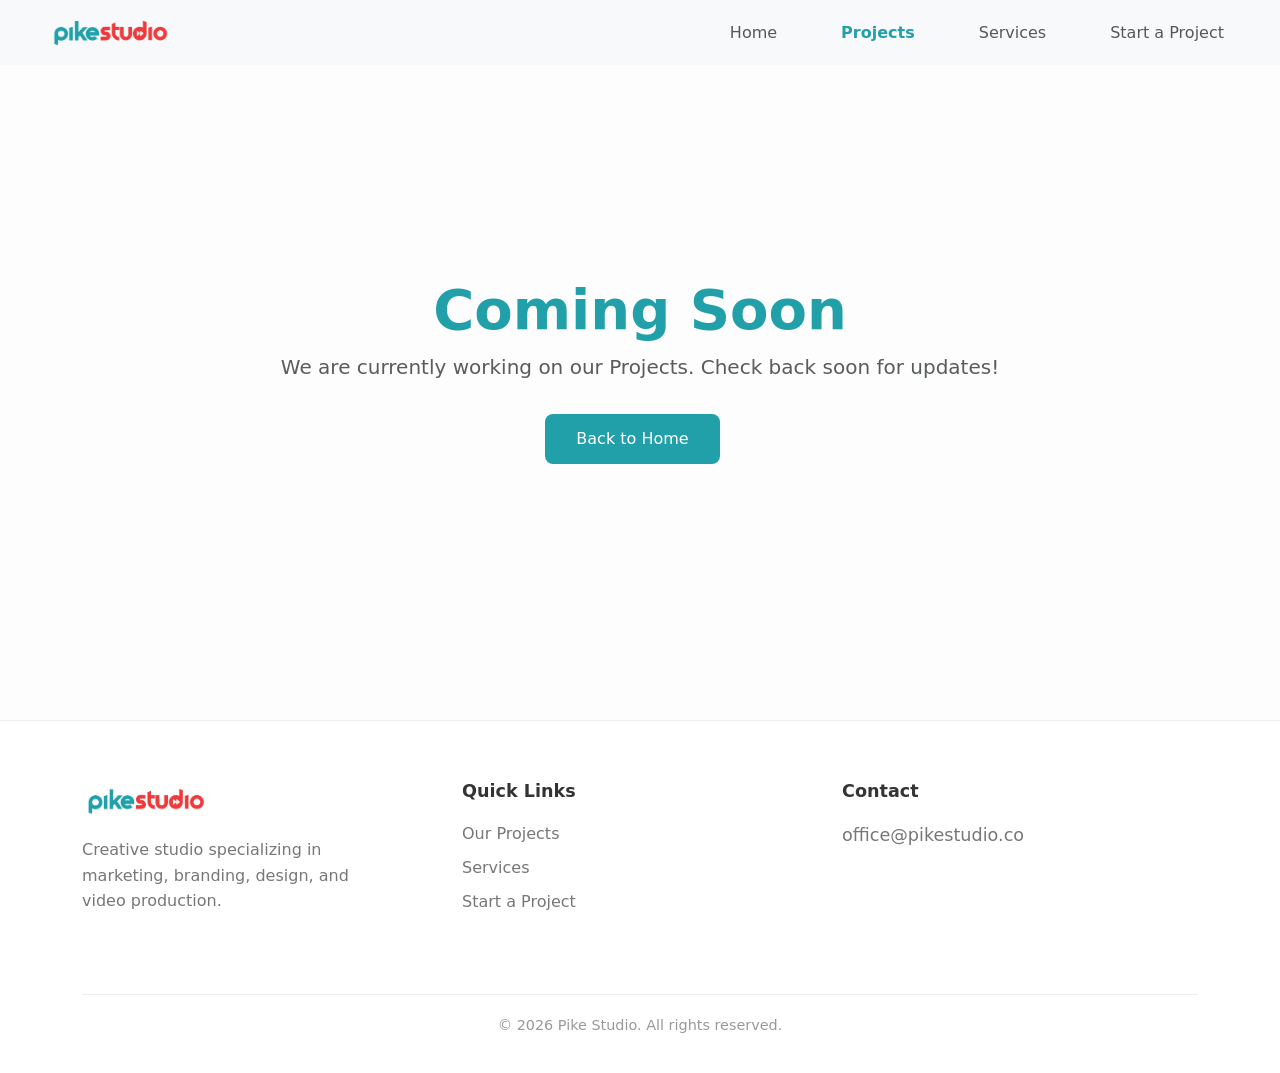
==== projects/index.html @ ac737249 "updated all URLs" ====
<!doctype html>
<html>
<head>
<meta charset="utf-8">
	<link href="../css/bootstrap-5.3.8.css" rel="stylesheet" type="text/css">
<title>Projects</title>
	  <link rel="icon" type="image/svg" href="../images/favicon.svg">
</head>

<body>
	  <nav class="navbar fixed-top navbar-expand-lg navbar-light bg-light"> <a class="navbar-brand ms-5" href="/"><img src="../images/Pike Logo Color.png" alt="Pike Studio" width="125" hight="40px"></a>
      <button class="navbar-toggler" type="button" data-bs-toggle="collapse" data-bs-target="#navbarSupportedContent1" aria-controls="navbarSupportedContent1" aria-expanded="false" aria-label="Toggle navigation"> <span class="navbar-toggler-icon"></span> </button>
      <div class="collapse navbar-collapse" id="navbarSupportedContent1">
        <ul class="navbar-nav ms-auto me-5">
          <li class="Home ms-5"> <a class="nav-link" href="/">Home <span class="visually-hidden">(current)</span></a> </li>
          <li class="Projects ms-5"> <a class="nav-link active" href="/projects/">Projects</a> </li>
          <li class="Services ms-5"> <a class="nav-link" href="/services/">Services</a></li>
          <li class="Start a Projects ms-5"> <a class="nav-link" href="/start-project/">Start a Project</a></li>
        </ul>
</div>
  </nav>

<main class="construction-wrapper">
    <div class="container text-center">
        <div class="row align-items-center justify-content-center" style="min-height: 60vh;">
            <div class="col-md-8">
                <h1 class="display-4 fw-bold teal-text">Coming Soon</h1>
                <p class="lead text-muted">We are currently working on our <strong>Projects</strong>. Check back soon for updates!</p>
                <a href="../index.html" class="btn btn-teal mt-3">Back to Home</a>
            </div>
        </div>
    </div>
</main>

 <footer class="main-footer">
    <div class="container">
        <div class="row">
            <div class="col-md-4 mb-4">
                <img src="../images/Pike Logo Color.png" alt="Pike Studio Logo" height="40" class="mb-3">
                <p class="footer-description">
                    Creative studio specializing in marketing, branding, design, and video production.
                </p>
            </div>

            <div class="col-md-4 mb-4">
                <h5 class="footer-heading">Quick Links</h5>
                <ul class="list-unstyled">
                    <li><a href="/projects/">Our Projects</a></li>
                    <li><a href="/services/">Services</a></li>
                    <li><a href="/start-project/">Start a Project</a></li>
                </ul>
            </div>

            <div class="col-md-4 mb-4">
                <h5 class="footer-heading">Contact</h5>
                <p><a href="mailto:office@pikestudio.co" class="footer-email">office@pikestudio.co</a></p>
            </div>
        </div>

        <hr class="footer-divider">

        <div class="row">
            <div class="col-12 text-center">
                <p class="copyright">© 2026 Pike Studio. All rights reserved.</p>
            </div>
        </div>
    </div>
</footer>
</body>
</html>
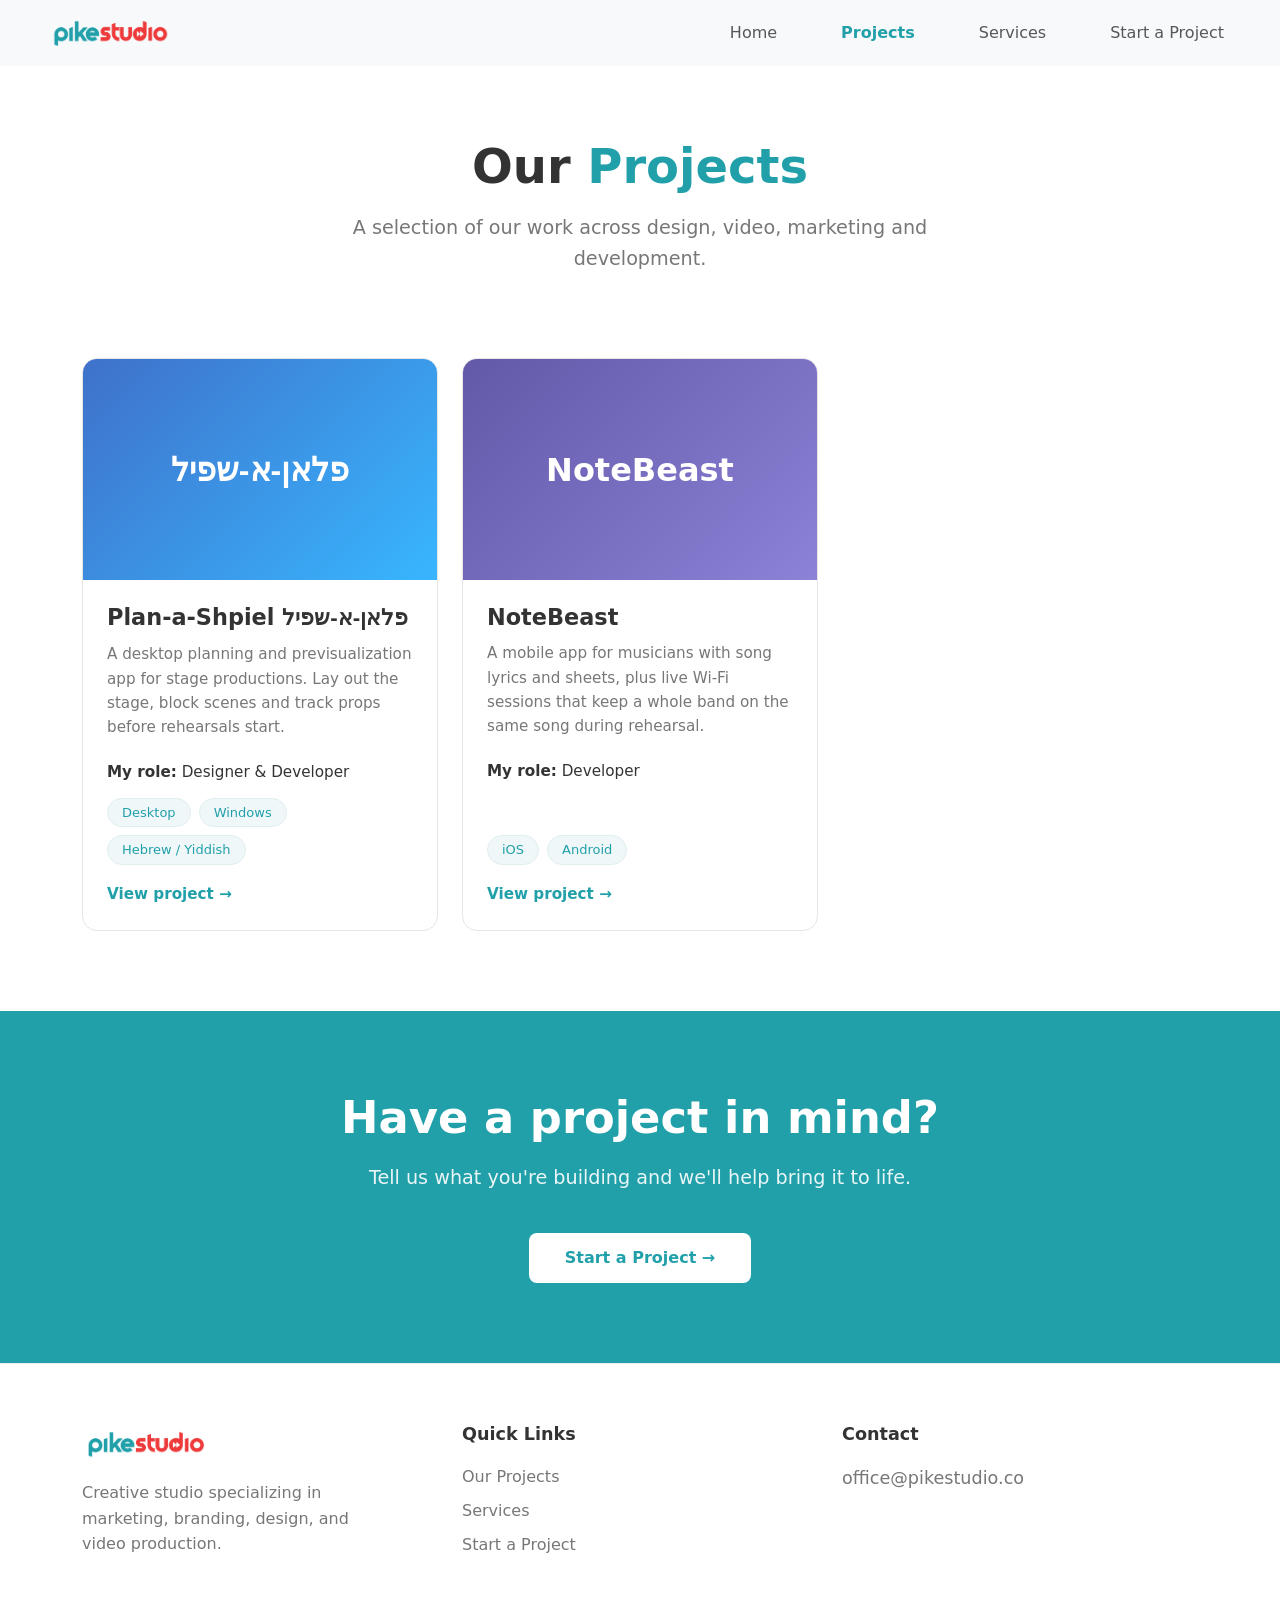
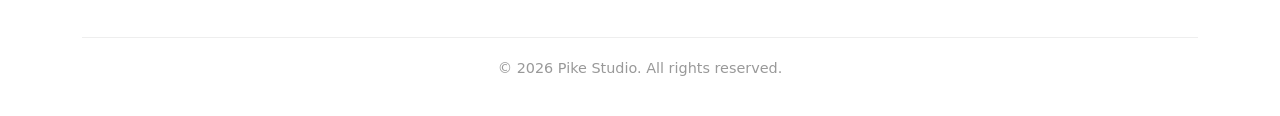
==== commit 0d761ad1: "Add projects page with Plan-a-Shpiel and NoteBeast" ====
--- a/projects/index.html
+++ b/projects/index.html
@@ -1,70 +1,132 @@
 <!doctype html>
-<html>
+<html lang="en">
 <head>
-<meta charset="utf-8">
+	<meta charset="utf-8">
+	<meta http-equiv="X-UA-Compatible" content="IE=edge">
+	<meta name="viewport" content="width=device-width, initial-scale=1">
+	<title>Projects | Pike Studio</title>
+	<meta name="description" content="Projects by Pike Studio, including Plan-a-Shpiel and NoteBeast.">
+	<link rel="icon" type="image/svg" href="../images/favicon.svg">
 	<link href="../css/bootstrap-5.3.8.css" rel="stylesheet" type="text/css">
-<title>Projects</title>
-	  <link rel="icon" type="image/svg" href="../images/favicon.svg">
+	<link href="../css/projects.css" rel="stylesheet" type="text/css">
 </head>
 
 <body>
-	  <nav class="navbar fixed-top navbar-expand-lg navbar-light bg-light"> <a class="navbar-brand ms-5" href="/"><img src="../images/Pike Logo Color.png" alt="Pike Studio" width="125" hight="40px"></a>
-      <button class="navbar-toggler" type="button" data-bs-toggle="collapse" data-bs-target="#navbarSupportedContent1" aria-controls="navbarSupportedContent1" aria-expanded="false" aria-label="Toggle navigation"> <span class="navbar-toggler-icon"></span> </button>
+	<nav class="navbar fixed-top navbar-expand-lg navbar-light bg-light"> <a class="navbar-brand ms-5" href="/"><img src="../images/Pike Logo Color.png" alt="Pike Studio" width="125" height="40"></a>
+      <button class="navbar-toggler collapsed" type="button" data-bs-toggle="collapse" data-bs-target="#navbarSupportedContent1" aria-controls="navbarSupportedContent1" aria-expanded="false" aria-label="Toggle navigation"> <span class="navbar-toggler-icon"></span> </button>
       <div class="collapse navbar-collapse" id="navbarSupportedContent1">
         <ul class="navbar-nav ms-auto me-5">
-          <li class="Home ms-5"> <a class="nav-link" href="/">Home <span class="visually-hidden">(current)</span></a> </li>
-          <li class="Projects ms-5"> <a class="nav-link active" href="/projects/">Projects</a> </li>
+          <li class="Home ms-5"> <a class="nav-link" href="/">Home</a> </li>
+          <li class="Projects ms-5"> <a class="nav-link active" href="/projects/">Projects <span class="visually-hidden">(current)</span></a> </li>
           <li class="Services ms-5"> <a class="nav-link" href="/services/">Services</a></li>
           <li class="Start a Projects ms-5"> <a class="nav-link" href="/start-project/">Start a Project</a></li>
         </ul>
-</div>
-  </nav>
+      </div>
+	</nav>
 
-<main class="construction-wrapper">
-    <div class="container text-center">
-        <div class="row align-items-center justify-content-center" style="min-height: 60vh;">
-            <div class="col-md-8">
-                <h1 class="display-4 fw-bold teal-text">Coming Soon</h1>
-                <p class="lead text-muted">We are currently working on our <strong>Projects</strong>. Check back soon for updates!</p>
-                <a href="../index.html" class="btn btn-teal mt-3">Back to Home</a>
-            </div>
-        </div>
-    </div>
-</main>
+	<main class="projects-page">
+		<div class="container">
 
- <footer class="main-footer">
-    <div class="container">
-        <div class="row">
-            <div class="col-md-4 mb-4">
-                <img src="../images/Pike Logo Color.png" alt="Pike Studio Logo" height="40" class="mb-3">
-                <p class="footer-description">
-                    Creative studio specializing in marketing, branding, design, and video production.
-                </p>
-            </div>
+			<header class="projects-hero">
+				<h1 class="projects-title">Our <span class="teal-text">Projects</span></h1>
+				<p class="projects-intro">A selection of our work across design, video, marketing and development.</p>
+			</header>
 
-            <div class="col-md-4 mb-4">
-                <h5 class="footer-heading">Quick Links</h5>
-                <ul class="list-unstyled">
-                    <li><a href="/projects/">Our Projects</a></li>
-                    <li><a href="/services/">Services</a></li>
-                    <li><a href="/start-project/">Start a Project</a></li>
-                </ul>
-            </div>
+			<!--
+			  TO ADD A PROJECT: copy one whole <div class="col-md-6 col-lg-4"> ... </div> block below,
+			  paste it after the last one, then change the link, name, description and tags.
+			  To use a screenshot, replace the .project-thumb-name line with:
+			  <img src="../images/projects/your-project/cover.jpg" alt="Your project screenshot">
+			-->
+			<div class="row g-4 projects-grid">
 
-            <div class="col-md-4 mb-4">
-                <h5 class="footer-heading">Contact</h5>
-                <p><a href="mailto:office@pikestudio.co" class="footer-email">office@pikestudio.co</a></p>
-            </div>
-        </div>
+				<!-- Plan-a-Shpiel -->
+				<div class="col-md-6 col-lg-4">
+					<a class="project-card" href="/projects/plan-a-shpiel/">
+						<div class="project-thumb" style="--thumb-from:#3f71ca; --thumb-to:#38b6ff;">
+							<span class="project-thumb-name rtl-text" lang="yi" dir="rtl">פלאן-א-שפיל</span>
+						</div>
+						<div class="project-body">
+							<h2>Plan-a-Shpiel <span class="rtl-text" lang="yi" dir="rtl">פלאן-א-שפיל</span></h2>
+							<p>A desktop planning and previsualization app for stage productions. Lay out the stage, block scenes and track props before rehearsals start.</p>
+							<p class="project-role"><strong>My role:</strong> Designer &amp; Developer</p>
+							<ul class="project-tags">
+								<li class="project-tag">Desktop</li>
+								<li class="project-tag">Windows</li>
+								<li class="project-tag">Hebrew / Yiddish</li>
+							</ul>
+							<span class="project-more">View project &rarr;</span>
+						</div>
+					</a>
+				</div>
 
-        <hr class="footer-divider">
+				<!-- NoteBeast -->
+				<div class="col-md-6 col-lg-4">
+					<a class="project-card" href="/projects/notebeast/">
+						<div class="project-thumb" style="--thumb-from:#6359a9; --thumb-to:#8c82d6;">
+							<span class="project-thumb-name">NoteBeast</span>
+						</div>
+						<div class="project-body">
+							<h2>NoteBeast</h2>
+							<p>A mobile app for musicians with song lyrics and sheets, plus live Wi-Fi sessions that keep a whole band on the same song during rehearsal.</p>
+							<p class="project-role"><strong>My role:</strong> Developer</p>
+							<ul class="project-tags">
+								<li class="project-tag">iOS</li>
+								<li class="project-tag">Android</li>
+							</ul>
+							<span class="project-more">View project &rarr;</span>
+						</div>
+					</a>
+				</div>
 
-        <div class="row">
-            <div class="col-12 text-center">
-                <p class="copyright">© 2026 Pike Studio. All rights reserved.</p>
-            </div>
-        </div>
-    </div>
-</footer>
+			</div>
+		</div>
+	</main>
+
+	<section class="cta-section text-center">
+		<div class="container">
+			<h2 class="cta-title">Have a project in mind?</h2>
+			<p class="cta-text">Tell us what you're building and we'll help bring it to life.</p>
+			<a href="/start-project/" class="btn btn-white">Start a Project &rarr;</a>
+		</div>
+	</section>
+
+	<footer class="main-footer">
+		<div class="container">
+			<div class="row">
+				<div class="col-md-4 mb-4">
+					<img src="../images/Pike Logo Color.png" alt="Pike Studio Logo" height="40" class="mb-3">
+					<p class="footer-description">
+						Creative studio specializing in marketing, branding, design, and video production.
+					</p>
+				</div>
+
+				<div class="col-md-4 mb-4">
+					<h5 class="footer-heading">Quick Links</h5>
+					<ul class="list-unstyled">
+						<li><a href="/projects/">Our Projects</a></li>
+						<li><a href="/services/">Services</a></li>
+						<li><a href="/start-project/">Start a Project</a></li>
+					</ul>
+				</div>
+
+				<div class="col-md-4 mb-4">
+					<h5 class="footer-heading">Contact</h5>
+					<p><a href="mailto:office@pikestudio.co" class="footer-email">office@pikestudio.co</a></p>
+				</div>
+			</div>
+
+			<hr class="footer-divider">
+
+			<div class="row">
+				<div class="col-12 text-center">
+					<p class="copyright">© 2026 Pike Studio. All rights reserved.</p>
+				</div>
+			</div>
+		</div>
+	</footer>
+
+	<script src="../js/popper-2.11.8.min.js"></script>
+	<script src="../js/bootstrap-5.3.8.js"></script>
 </body>
 </html>
--- a/css/projects.css
+++ b/css/projects.css
@@ -0,0 +1,310 @@
+/* Pike Studio - Projects section
+   Loaded after bootstrap-5.3.8.css. Uses the same brand colours as the rest of the site:
+   teal #21a0aa, coral #ee3a3a, text #333, grey #777.
+   Uses logical properties (inline-start/end) so right-to-left text lays out correctly. */
+
+/* ---------- Page wrapper ---------- */
+.projects-page {
+    padding-top: 100px;      /* clears the fixed navbar */
+    padding-bottom: 80px;
+    background-color: #ffffff;
+}
+
+.projects-hero {
+    padding: 40px 0 20px;
+    text-align: center;
+}
+
+.projects-title {
+    font-size: 3rem;
+    font-weight: 700;
+    color: #333;
+    line-height: 1.1;
+    margin-bottom: 20px;
+}
+
+.projects-intro {
+    font-size: 1.2rem;
+    color: #777;
+    max-width: 700px;
+    margin: 0 auto;
+    line-height: 1.6;
+}
+
+/* ---------- Right-to-left text (Hebrew / Yiddish) ---------- */
+/* Use on any Hebrew/Yiddish word or line:  <span class="rtl-text" lang="yi" dir="rtl">...</span> */
+.rtl-text {
+    direction: rtl;
+    unicode-bidi: isolate;
+    font-family: "Segoe UI", "Arial Hebrew", "Noto Sans Hebrew", Arial, sans-serif;
+}
+
+/* ---------- Pills (platforms, tech) ---------- */
+.project-tags {
+    display: flex;
+    flex-wrap: wrap;
+    gap: 8px;
+    padding: 0;
+    margin: 0;
+    list-style: none;
+}
+
+.project-tag {
+    display: inline-block;
+    background-color: #f0f7f8;
+    color: #21a0aa;
+    padding: 4px 14px;
+    border-radius: 50px;
+    font-size: 13px;
+    border: 1px solid #e0eeef;
+}
+
+/* ---------- Project grid (index) ---------- */
+.projects-grid {
+    margin-top: 40px;
+}
+
+.project-card {
+    display: flex;
+    flex-direction: column;
+    height: 100%;
+    border: 1px solid #e5e5e5;
+    border-radius: 15px;
+    overflow: hidden;
+    background: #ffffff;
+    color: inherit;
+    text-decoration: none;
+    transition: 0.3s;
+}
+
+.project-card:hover {
+    border-color: #21a0aa;
+    transform: translateY(-4px);
+    box-shadow: 0 8px 24px rgba(0, 0, 0, 0.08);
+    color: inherit;
+}
+
+/* Image area. Replace the placeholder text with <img src="..." alt="..."> when a screenshot is ready. */
+.project-thumb {
+    position: relative;
+    aspect-ratio: 16 / 10;
+    display: flex;
+    align-items: center;
+    justify-content: center;
+    background: linear-gradient(135deg, var(--thumb-from, #21a0aa), var(--thumb-to, #1a838a));
+    color: #ffffff;
+    text-align: center;
+    padding: 20px;
+    overflow: hidden;
+}
+
+.project-thumb img {
+    position: absolute;
+    inset: 0;
+    width: 100%;
+    height: 100%;
+    object-fit: cover;
+}
+
+.project-thumb-name {
+    font-size: 2rem;
+    font-weight: 700;
+    line-height: 1.2;
+}
+
+.project-body {
+    display: flex;
+    flex-direction: column;
+    flex: 1;
+    padding: 24px;
+    text-align: start;
+}
+
+.project-body h2 {
+    font-size: 1.4rem;
+    font-weight: 600;
+    color: #333;
+    margin-bottom: 10px;
+}
+
+.project-body p {
+    color: #777;
+    font-size: 0.95rem;
+    line-height: 1.6;
+    margin-bottom: 20px;
+}
+
+.project-body .project-role {
+    color: #333;
+    font-size: 0.95rem;
+    margin-bottom: 14px;
+}
+
+.project-body .project-tags {
+    margin-top: auto;
+}
+
+.project-more {
+    margin-top: 18px;
+    color: #21a0aa;
+    font-weight: 600;
+    font-size: 0.95rem;
+}
+
+/* ---------- Project detail page ---------- */
+.project-back {
+    display: inline-block;
+    color: #777;
+    text-decoration: none;
+    margin-bottom: 20px;
+    transition: 0.3s;
+}
+
+.project-back:hover {
+    color: #21a0aa;
+}
+
+.project-header {
+    margin-bottom: 40px;
+}
+
+.project-header h1 {
+    font-size: 3rem;
+    font-weight: 700;
+    color: #333;
+    line-height: 1.1;
+    margin-bottom: 10px;
+}
+
+.project-header .project-alt-name {
+    display: block;
+    font-size: 1.6rem;
+    font-weight: 600;
+    color: #21a0aa;
+    margin-bottom: 10px;
+    text-align: left;        /* keeps it under the English title on this left-to-right page */
+}
+
+html[dir="rtl"] .project-header .project-alt-name {
+    text-align: right;       /* for a future Hebrew version of the page */
+}
+
+.project-tagline {
+    font-size: 1.25rem;
+    color: #777;
+    line-height: 1.6;
+    max-width: 700px;
+}
+
+.project-hero-media {
+    aspect-ratio: 16 / 9;
+    border-radius: 15px;
+    margin-bottom: 40px;
+}
+
+.project-hero-media .project-thumb-name {
+    font-size: 3rem;
+}
+
+.project-section h2 {
+    font-size: 1.5rem;
+    font-weight: 700;
+    color: #333;
+    margin: 0 0 15px;
+}
+
+.project-section p,
+.project-section li {
+    color: #555;
+    font-size: 1.05rem;
+    line-height: 1.7;
+}
+
+.project-section ul {
+    padding-inline-start: 1.2rem;
+}
+
+.project-facts {
+    border: 1px solid #21a0aa;
+    border-radius: 15px;
+    padding: 28px;
+}
+
+.project-facts dt {
+    font-size: 0.8rem;
+    font-weight: 600;
+    text-transform: uppercase;
+    letter-spacing: 0.05em;
+    color: #999;
+    margin-bottom: 6px;
+}
+
+.project-facts dd {
+    margin: 0 0 22px;
+    color: #333;
+}
+
+.project-facts dd:last-child {
+    margin-bottom: 0;
+}
+
+/* Download button. Disabled look until a real link exists. */
+.btn-teal.disabled,
+.btn-teal[aria-disabled="true"] {
+    background-color: #b9dde0;
+    color: #ffffff !important;
+    pointer-events: none;
+    margin-inline-end: 0;
+}
+
+.download-note {
+    display: block;
+    margin-top: 8px;
+    font-size: 0.85rem;
+    color: #999;
+}
+
+/* Screenshot gallery */
+.project-gallery {
+    display: grid;
+    grid-template-columns: repeat(auto-fill, minmax(240px, 1fr));
+    gap: 20px;
+    margin-top: 10px;
+}
+
+.project-gallery .project-thumb {
+    border-radius: 12px;
+    font-size: 0.9rem;
+    opacity: 0.9;
+}
+
+.project-gallery img {
+    width: 100%;
+    border-radius: 12px;
+    border: 1px solid #e5e5e5;
+}
+
+/* Video embed */
+.project-video {
+    position: relative;
+    aspect-ratio: 16 / 9;
+    border-radius: 15px;
+    overflow: hidden;
+    background: #000;
+}
+
+.project-video iframe,
+.project-video video {
+    position: absolute;
+    inset: 0;
+    width: 100%;
+    height: 100%;
+    border: 0;
+}
+
+@media (max-width: 767px) {
+    .projects-title,
+    .project-header h1 {
+        font-size: 2.2rem;
+    }
+}
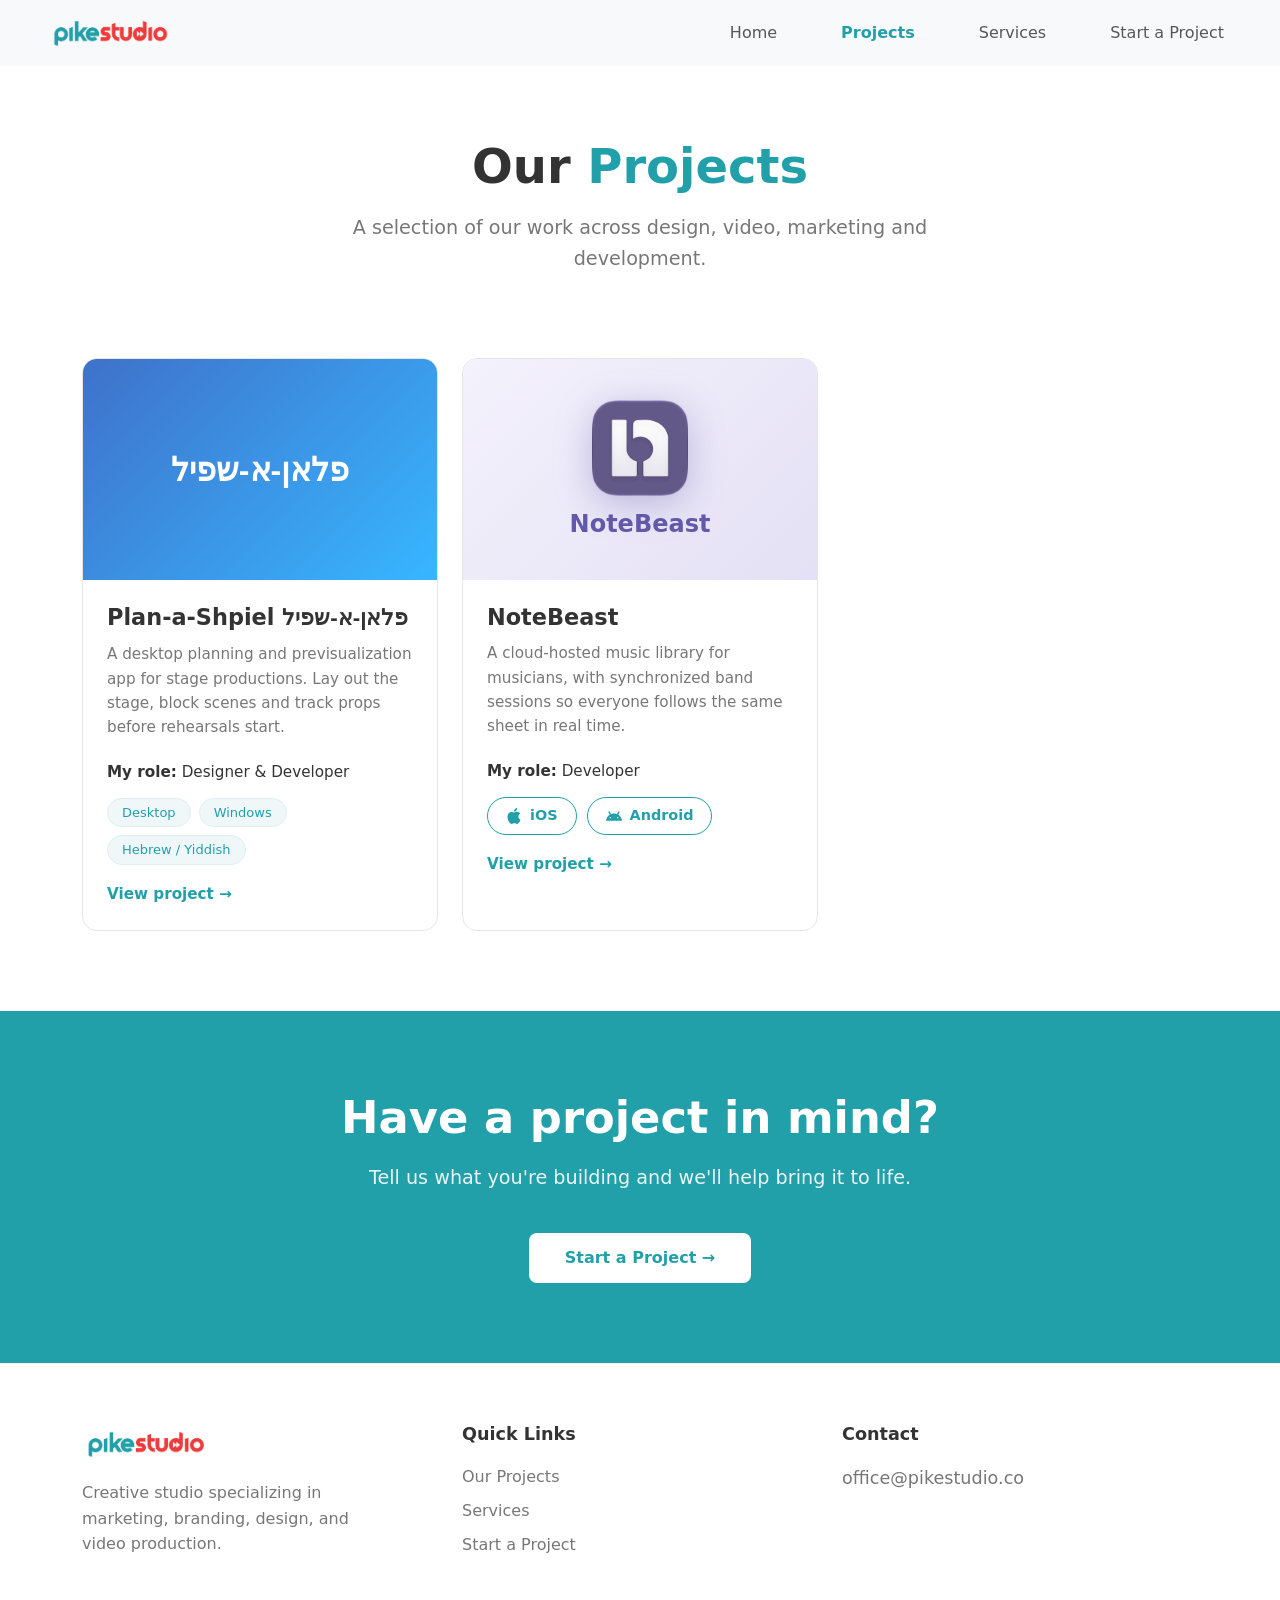
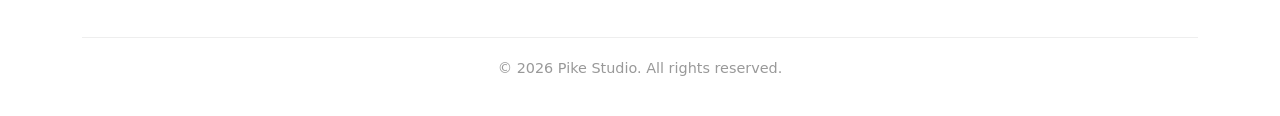
==== commit 8d379780: "NoteBeast page: screenshots, store buttons, logo, new wording" ====
--- a/projects/index.html
+++ b/projects/index.html
@@ -35,6 +35,7 @@
 			<!--
 			  TO ADD A PROJECT: copy one whole <div class="col-md-6 col-lg-4"> ... </div> block below,
 			  paste it after the last one, then change the link, name, description and tags.
+			  The whole card is clickable through the "stretched-link" on the title.
 			  To use a screenshot, replace the .project-thumb-name line with:
 			  <img src="../images/projects/your-project/cover.jpg" alt="Your project screenshot">
 			-->
@@ -42,12 +43,12 @@
 
 				<!-- Plan-a-Shpiel -->
 				<div class="col-md-6 col-lg-4">
-					<a class="project-card" href="/projects/plan-a-shpiel/">
+					<div class="project-card">
 						<div class="project-thumb" style="--thumb-from:#3f71ca; --thumb-to:#38b6ff;">
 							<span class="project-thumb-name rtl-text" lang="yi" dir="rtl">פלאן-א-שפיל</span>
 						</div>
 						<div class="project-body">
-							<h2>Plan-a-Shpiel <span class="rtl-text" lang="yi" dir="rtl">פלאן-א-שפיל</span></h2>
+							<h2><a class="stretched-link" href="/projects/plan-a-shpiel/">Plan-a-Shpiel <span class="rtl-text" lang="yi" dir="rtl">פלאן-א-שפיל</span></a></h2>
 							<p>A desktop planning and previsualization app for stage productions. Lay out the stage, block scenes and track props before rehearsals start.</p>
 							<p class="project-role"><strong>My role:</strong> Designer &amp; Developer</p>
 							<ul class="project-tags">
@@ -57,26 +58,27 @@
 							</ul>
 							<span class="project-more">View project &rarr;</span>
 						</div>
-					</a>
+					</div>
 				</div>
 
 				<!-- NoteBeast -->
 				<div class="col-md-6 col-lg-4">
-					<a class="project-card" href="/projects/notebeast/">
-						<div class="project-thumb" style="--thumb-from:#6359a9; --thumb-to:#8c82d6;">
+					<div class="project-card">
+						<div class="project-thumb project-thumb-logo">
+							<img class="app-icon" src="../images/projects/notebeast/icon.png" alt="NoteBeast app icon" width="1024" height="1024">
 							<span class="project-thumb-name">NoteBeast</span>
 						</div>
 						<div class="project-body">
-							<h2>NoteBeast</h2>
-							<p>A mobile app for musicians with song lyrics and sheets, plus live Wi-Fi sessions that keep a whole band on the same song during rehearsal.</p>
+							<h2><a class="stretched-link" href="/projects/notebeast/">NoteBeast</a></h2>
+							<p>A cloud-hosted music library for musicians, with synchronized band sessions so everyone follows the same sheet in real time.</p>
 							<p class="project-role"><strong>My role:</strong> Developer</p>
-							<ul class="project-tags">
-								<li class="project-tag">iOS</li>
-								<li class="project-tag">Android</li>
-							</ul>
+							<div class="store-buttons">
+								<a class="store-btn" href="https://apps.apple.com/us/app/note-beast/id1639804369" target="_blank" rel="noopener" aria-label="NoteBeast on the App Store (opens in a new tab)"><svg class="store-icon" viewBox="0 0 24 24" aria-hidden="true" focusable="false"><path d="M12.152 6.896c-.948 0-2.415-1.078-3.96-1.04-2.04.027-3.91 1.183-4.961 3.014-2.117 3.675-.546 9.103 1.519 12.09 1.013 1.454 2.208 3.09 3.792 3.039 1.52-.065 2.09-.987 3.935-.987 1.831 0 2.35.987 3.96.948 1.637-.026 2.676-1.48 3.676-2.948 1.156-1.688 1.636-3.325 1.662-3.415-.039-.013-3.182-1.221-3.22-4.857-.026-3.04 2.48-4.494 2.597-4.559-1.429-2.09-3.623-2.324-4.39-2.376-2-.156-3.675 1.09-4.61 1.09zM15.53 3.83c.843-1.012 1.4-2.427 1.245-3.83-1.207.052-2.662.805-3.532 1.818-.78.896-1.454 2.338-1.273 3.714 1.338.104 2.715-.688 3.559-1.701"/></svg>iOS</a>
+								<a class="store-btn" href="https://play.google.com/store/apps/details?id=com.note.beast" target="_blank" rel="noopener" aria-label="NoteBeast on Google Play (opens in a new tab)"><svg class="store-icon" viewBox="0 0 24 24" aria-hidden="true" focusable="false"><path d="M18.4395 5.5586c-.675 1.1664-1.352 2.3318-2.0274 3.498-.0366-.0155-.0742-.0286-.1113-.043-1.8249-.6957-3.484-.8-4.42-.787-1.8551.0185-3.3544.4643-4.2597.8203-.084-.1494-1.7526-3.021-2.0215-3.4864a1.1451 1.1451 0 0 0-.1406-.1914c-.3312-.364-.9054-.4859-1.379-.203-.475.282-.7136.9361-.3886 1.5019 1.9466 3.3696-.0966-.2158 1.9473 3.3593.0172.031-.4946.2642-1.3926 1.0177C2.8987 12.176.452 14.772 0 18.9902h24c-.119-1.1108-.3686-2.099-.7461-3.0683-.7438-1.9118-1.8435-3.2928-2.7402-4.1836a12.1048 12.1048 0 0 0-2.1309-1.6875c.6594-1.122 1.312-2.2559 1.9649-3.3848.2077-.3615.1886-.7956-.0079-1.1191a1.1001 1.1001 0 0 0-.8515-.5332c-.5225-.0536-.9392.3128-1.0488.5449zm-.0391 8.461c.3944.5926.324 1.3306-.1563 1.6503-.4799.3197-1.188.0985-1.582-.4941-.3944-.5927-.324-1.3307.1563-1.6504.4727-.315 1.1812-.1086 1.582.4941zM7.207 13.5273c.4803.3197.5506 1.0577.1563 1.6504-.394.5926-1.1038.8138-1.584.4941-.48-.3197-.5503-1.0577-.1563-1.6504.4008-.6021 1.1087-.8106 1.584-.4941z"/></svg>Android</a>
+							</div>
 							<span class="project-more">View project &rarr;</span>
 						</div>
-					</a>
+					</div>
 				</div>
 
 			</div>
--- a/css/projects.css
+++ b/css/projects.css
@@ -65,6 +65,7 @@
 }
 
 .project-card {
+    position: relative;      /* keeps each card's full-card link inside that card */
     display: flex;
     flex-direction: column;
     height: 100%;
@@ -112,6 +113,40 @@
     line-height: 1.2;
 }
 
+/* Logo version of the image area: an app icon centred on a soft background, with the name underneath */
+.project-thumb-logo {
+    flex-direction: column;
+    gap: 14px;
+    background: linear-gradient(135deg, #f4f2fc, #e4e0f5);
+    color: #6359a9;
+}
+
+.project-thumb .app-icon {
+    position: static;
+    inset: auto;
+    width: 96px;
+    height: 96px;
+    object-fit: contain;
+    filter: drop-shadow(0 8px 18px rgba(99, 89, 169, 0.35));
+}
+
+.project-thumb-logo .project-thumb-name {
+    font-size: 1.5rem;
+}
+
+.project-hero-media.project-thumb-logo {
+    gap: 22px;
+}
+
+.project-hero-media .app-icon {
+    width: 170px;
+    height: 170px;
+}
+
+.project-hero-media.project-thumb-logo .project-thumb-name {
+    font-size: 2.2rem;
+}
+
 .project-body {
     display: flex;
     flex-direction: column;
@@ -142,6 +177,48 @@
 
 .project-body .project-tags {
     margin-top: auto;
+}
+
+.project-body h2 a {
+    color: inherit;
+    text-decoration: none;
+}
+
+/* Store buttons (iOS / Android). z-index lifts them above the card's full-card link. */
+.store-buttons {
+    display: flex;
+    flex-wrap: wrap;
+    gap: 10px;
+    position: relative;
+    z-index: 2;
+}
+
+.store-btn {
+    display: inline-flex;
+    align-items: center;
+    gap: 8px;
+    padding: 7px 18px;
+    border: 1px solid #21a0aa;
+    border-radius: 50px;
+    background-color: #ffffff;
+    color: #21a0aa;
+    font-size: 0.9rem;
+    font-weight: 600;
+    text-decoration: none;
+    transition: 0.3s;
+}
+
+.store-icon {
+    width: 16px;
+    height: 16px;
+    fill: currentColor;
+    flex: 0 0 auto;
+}
+
+.store-btn:hover,
+.store-btn:focus-visible {
+    background-color: #21a0aa;
+    color: #ffffff;
 }
 
 .project-more {
@@ -284,6 +361,68 @@
     border: 1px solid #e5e5e5;
 }
 
+/* Phone screenshots: one scrollable row, swipe on phones */
+.project-gallery-scroll {
+    display: flex;
+    gap: 16px;
+    overflow-x: auto;
+    scroll-snap-type: x mandatory;
+    padding-bottom: 12px;
+}
+
+.project-gallery-scroll img {
+    flex: 0 0 auto;
+    height: 460px;
+    width: auto;
+    border-radius: 20px;
+    border: 1px solid #e5e5e5;
+    scroll-snap-align: start;
+}
+
+/* Scrollbar in the brand teal (Chrome, Edge, Safari) */
+.project-gallery-scroll::-webkit-scrollbar {
+    height: 10px;
+}
+
+.project-gallery-scroll::-webkit-scrollbar-track {
+    background: #e0eeef;
+    border-radius: 10px;
+}
+
+.project-gallery-scroll::-webkit-scrollbar-thumb {
+    background: #21a0aa;
+    border-radius: 10px;
+}
+
+.project-gallery-scroll::-webkit-scrollbar-thumb:hover {
+    background: #1a838a;
+}
+
+/* Same look in Firefox */
+@supports not selector(::-webkit-scrollbar) {
+    .project-gallery-scroll {
+        scrollbar-width: thin;
+        scrollbar-color: #21a0aa #e0eeef;
+    }
+}
+
+/* Phones and tablets: swipe by hand, no scrollbar shown */
+@media (hover: none) and (pointer: coarse) {
+    .project-gallery-scroll {
+        scrollbar-width: none;
+    }
+
+    .project-gallery-scroll::-webkit-scrollbar {
+        display: none;
+    }
+}
+
+@media (max-width: 767px) {
+    .project-gallery-scroll img {
+        height: 380px;
+    }
+}
+
 /* Video embed */
 .project-video {
     position: relative;
